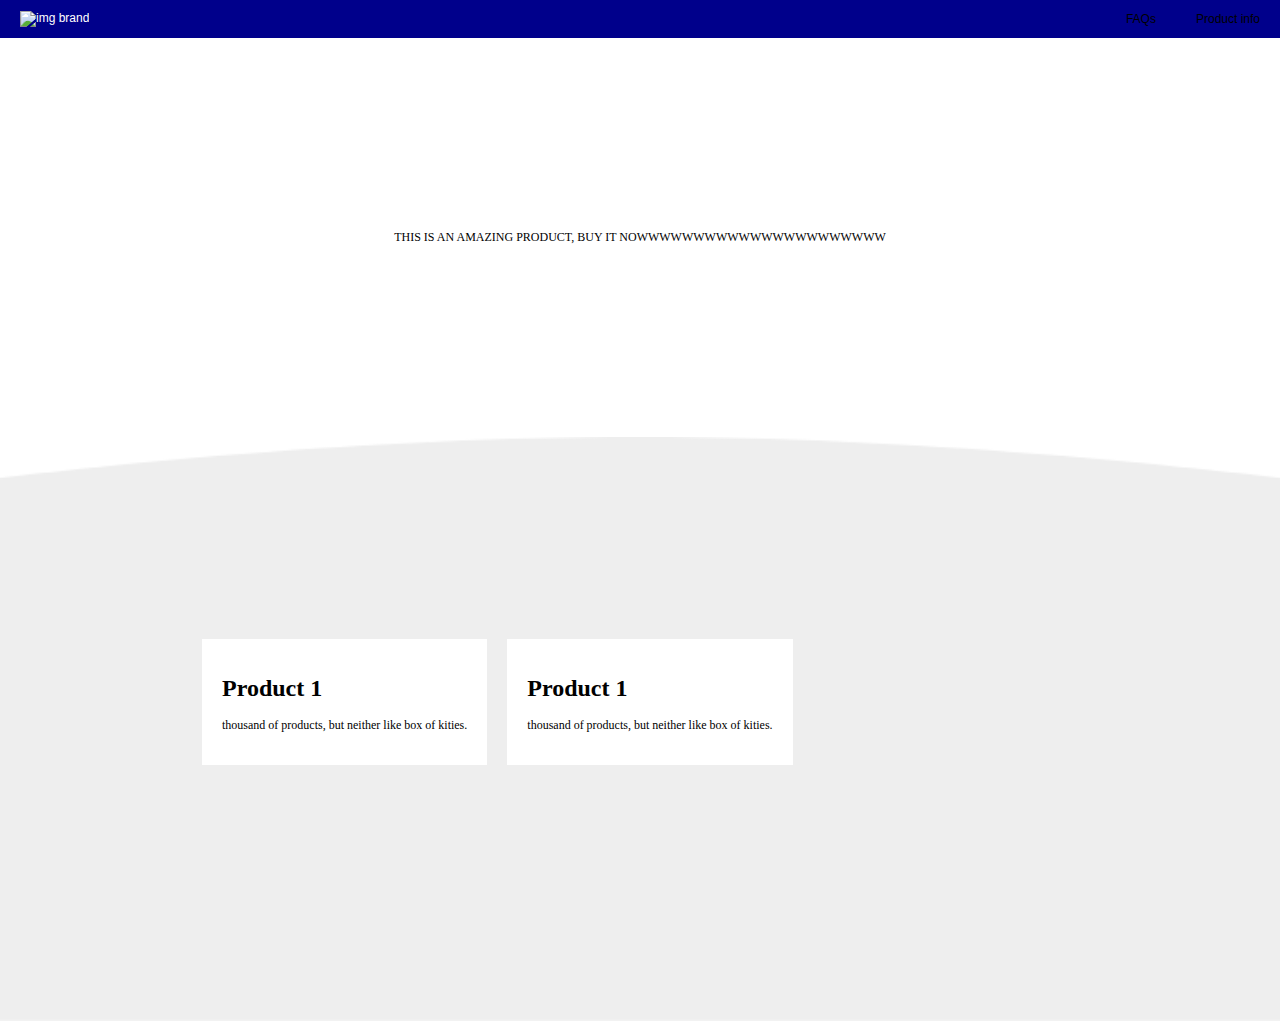
==== index.html @ afbecc78 "Second class Main section" ====
<!DOCTYPE html>
<html lang="en">
<head>
  <meta charset="UTF-8">
  <meta name="viewport" content="width=device-width, initial-scale=1.0">
  <meta http-equiv="X-UA-Compatible" content="ie=edge">
  <link rel="stylesheet" href="css/style.css">
  <title>Brand</title>
</head>
<body>
  <nav>
    <div class="brand_image">
      <img src="images/logo.png" alt="img brand">
    </div>
    <ul>
      <li><a href="#">FAQs</a> </li>
      <li><a href="#">Product info</a> </li>
    </ul>
  </nav>
  <div class="main_section">
    THIS IS AN AMAZING PRODUCT, BUY IT NOWWWWWWWWWWWWWWWWWWWWWW
  </div>
  <div class="products">
    <div class="product">
      <div class="content">
        <h1>Product 1</h1>
           <p>thousand of products, but neither like box 
             of kities.</p>
      </div>
    </div>
    <div class="product">
      <div class="content">
        <h1>Product 1</h1>
           <p>thousand of products, but neither like box 
             of kities.</p>
      </div>
    </div>
  </div>

  <script src="scripts/js.js"></script>

</body>
</html>
---- css/style.css ----
html, body
{
    padding: 0;
    margin: 0;
    font-size: 12px;
}
nav
{
    display: flex;
    color: white;
    background-color: darkblue;
    font-family: Helvetica, sans-serif;
    justify-content: space-between;
    align-items: center;
    padding-left: 20px;
} 

nav ul
{
    display: flex;
    
}
 nav li
 {
     padding: 0 20px;
     list-style: none;
     
 }
 nav li a 
 {
     color: black;
     text-decoration: none;
 }
 nav li a:hover
 {
    color: white;
 }

 /* ---------Main section---------------------- */

 .main_section
 {
     padding: 15%;
     text-align: center;
    }
    
    .products
    {
        background-image: url('../images/curve.png');
        height: 200px;
        background-size: cover;
        background-position: center top;
        padding: 15%;
        display: flex;
    
 }
 .product
 {
     padding: 10px;
 }
 .product .content
 {
     background-color: white;
     padding: 20px;
     
 }
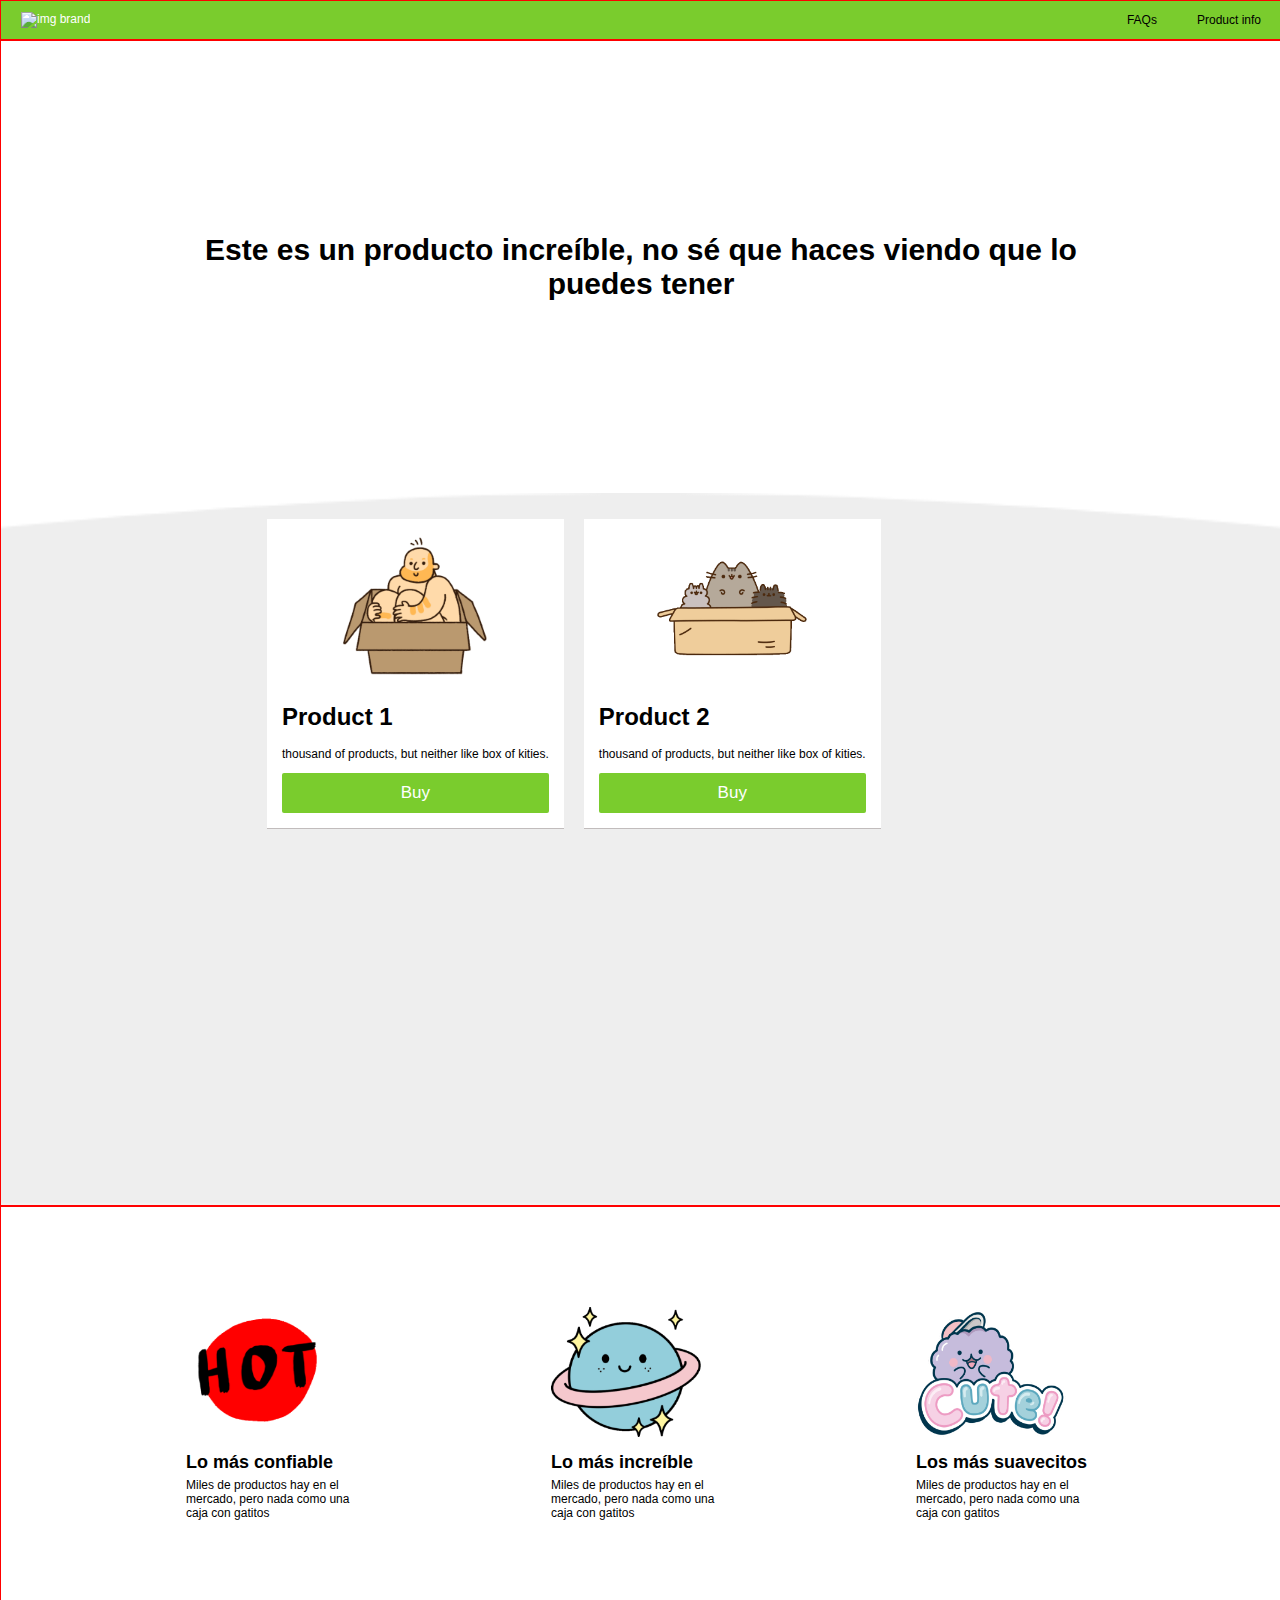
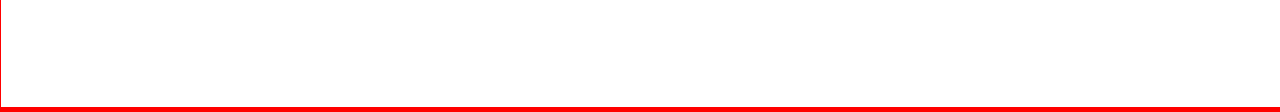
==== commit 164d27de: "Section description of brand is done; by me" ====
--- a/index.html
+++ b/index.html
@@ -8,35 +8,88 @@
   <title>Brand</title>
 </head>
 <body>
-  <nav>
-    <div class="brand_image">
-      <img src="images/logo.png" alt="img brand">
+  <div class="wrapper">
+    <nav>
+      <div class="brand_image">
+        <img src="images/logo.png" alt="img brand">
+      </div>
+      <ul>
+        <li><a href="#">FAQs</a> </li>
+        <li><a href="#">Product info</a> </li>
+      </ul>
+    </nav>
+  </div>
+  <div class="wrapper">
+    <section class="buy_section">
+      <div class="main_section">
+        Este es un producto increíble, 
+        no sé que haces viendo que lo puedes tener
+      </div>
+      <div class="products">
+        <div class="product">
+          <div class="content">
+            <div class="image_product">
+              <img src="images/box1.png" alt="product 1">
+            </div>
+            <h1>Product 1</h1>
+              <p>thousand of products, but neither like box 
+                of kities.</p>
+                <button href="#" class="main_button" >Buy</button>
+          </div>
+        </div>
+        <div class="product">
+          <div class="content">
+              <div class="image_product">
+                  <img src="images/box2.png" alt="product 1">
+              </div>
+            <h1>Product 2</h1>
+              <p>thousand of products, but neither like box 
+                of kities.</p>
+                <button href="#" class="main_button" >Buy</button>
+          </div>
+        </div>
+      </div>
+    </section>
+</div>
+<div class="wrapper">
+  <section class="brand">
+    <div class="fetures 0">
+      <img src="images/hot.png" alt="" class="wrapperimg 0">
+      <h2 class="feture">Lo más confiable</h2>
+      <p class="description_feture">
+        Miles de productos hay en el mercado, 
+        pero nada como una caja con gatitos
+      </p>
     </div>
-    <ul>
-      <li><a href="#">FAQs</a> </li>
-      <li><a href="#">Product info</a> </li>
-    </ul>
-  </nav>
-  <div class="main_section">
-    THIS IS AN AMAZING PRODUCT, BUY IT NOWWWWWWWWWWWWWWWWWWWWWW
-  </div>
-  <div class="products">
-    <div class="product">
-      <div class="content">
-        <h1>Product 1</h1>
-           <p>thousand of products, but neither like box 
-             of kities.</p>
-      </div>
+    <div class="fetures 1" >
+        <img src="images/gloves.png" alt="" class="wrapperimg 1">
+        <h2 class="feture">Lo más increíble</h2>
+        <p class="description_feture">
+          Miles de productos hay en el mercado, 
+          pero nada como una caja con gatitos
+        </p>
     </div>
-    <div class="product">
-      <div class="content">
-        <h1>Product 1</h1>
-           <p>thousand of products, but neither like box 
-             of kities.</p>
-      </div>
+    <div class="fetures 2">
+        <img src="images/cute.png" alt="" class="wrapperimg 2">
+        <h2 class="feture">Los más suavecitos</h2>
+        <p class="description_feture">
+          Miles de productos hay en el mercado, 
+          pero nada como una caja con gatitos
+        </p>
     </div>
-  </div>
 
+  </section>
+</div>
+<div class="wrapper">
+  <section class="mentions">
+
+  </section>
+</div>
+<div class="wrapper"></div>
+  <footer class="footer">
+
+  </footer>
+</div>
   <script src="scripts/js.js"></script>
 
 </body>
--- a/css/style.css
+++ b/css/style.css
@@ -1,14 +1,47 @@
+
+
+
+.wrapper
+{
+    width: 1280px;
+    border: 1px solid red;
+    margin: auto;
+}
+
+
+@import url('https://fonts.googleapis.com/css?family=Open+Sans:400,700&display=swap');
+
+
+
+
+
+
+/* -------------VARIABLES--------- */
+:root
+{
+    --green-color: #7ACC2D;
+    --white-color: white;
+    --black-color: black;
+   /* ------Typography-------  */
+    --normal: 12px;
+    /* -------Space----------- */
+    --space:10px;
+    /* ----------Box shadow-------- */
+    --box: 0 1px #c1bcbc;
+
+}
 html, body
 {
     padding: 0;
     margin: 0;
-    font-size: 12px;
+    font-size: var(--normal);
+    font-family: 'Open Sans', sans-serif;
 }
 nav
 {
     display: flex;
-    color: white;
-    background-color: darkblue;
+    color: var(--white-color);
+    background-color:var(--green-color) ;
     font-family: Helvetica, sans-serif;
     justify-content: space-between;
     align-items: center;
@@ -28,12 +61,12 @@
  }
  nav li a 
  {
-     color: black;
+     color:var(--black-color);
      text-decoration: none;
  }
  nav li a:hover
  {
-    color: white;
+    color: var(--white-color);
  }
 
  /* ---------Main section---------------------- */
@@ -42,6 +75,8 @@
  {
      padding: 15%;
      text-align: center;
+     font-size: 30px;
+     font-weight: bold;
     }
     
     .products
@@ -50,17 +85,83 @@
         height: 200px;
         background-size: cover;
         background-position: center top;
-        padding: 15%;
+        padding: 20%;
         display: flex;
     
  }
  .product
  {
-     padding: 10px;
+     padding: var(--space);
+    margin-top: -240px;
+
  }
  .product .content
  {
-     background-color: white;
-     padding: 20px;
+     background-color: var(--white-color);
+     padding: 15px;
+     box-shadow:  var(--box);
      
- }+ }
+
+ .image_product
+ {
+     text-align: center;
+ }
+
+ .main_button
+ {
+     background-color: var(--green-color);
+     width: 100%;
+     padding: 10px;
+     font-size: 17px;
+     color: var(--white-color);
+     border: 0;
+     cursor: pointer;
+     border-radius: 2px;
+ }
+ .main_button:hover
+ {
+     background-color: #64921d;
+ }
+
+ /* -------------------brand----------------------- */
+ .brand
+ {
+    height: 500px;
+    display: flex;
+    align-items: center;
+    justify-content: space-evenly;
+ }
+ .fetures
+ {
+    /* border: 1px solid red;    */
+    width: 180px;
+    height: 300px;
+    
+ }
+
+ .wrapperimg 
+ {
+    /* border: 1px solid red; */
+    height: 130px;
+    width: 150px;
+    display: flex;
+    /* margin: auto; */
+    
+ }
+ .feture
+ {
+    /* border: 1px solid red; */
+    text-align: left;
+    margin-bottom: 0px;
+ }
+
+ .description_feture
+ {
+     margin-top: 5px;
+    /* border: 1px solid red; */
+    font-size: 12px;
+    /* text-align: left; */
+ }
+
+
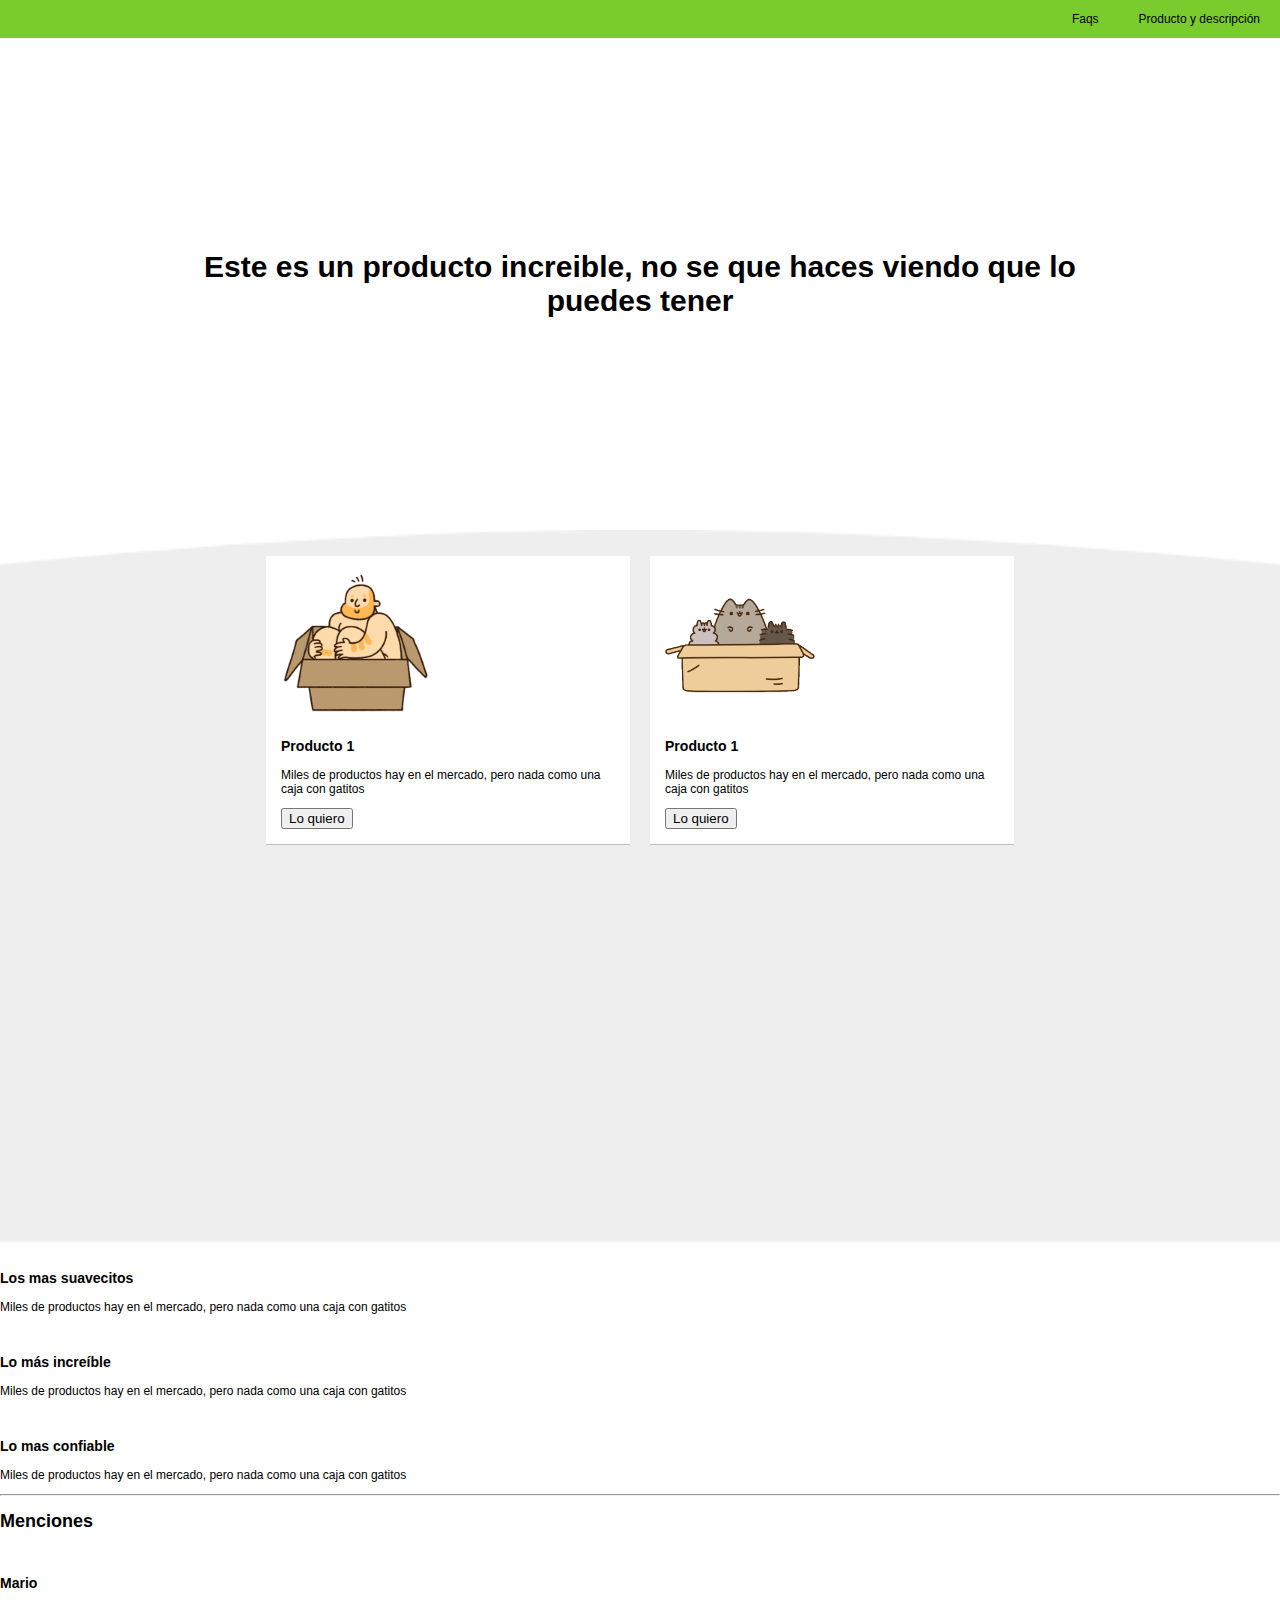
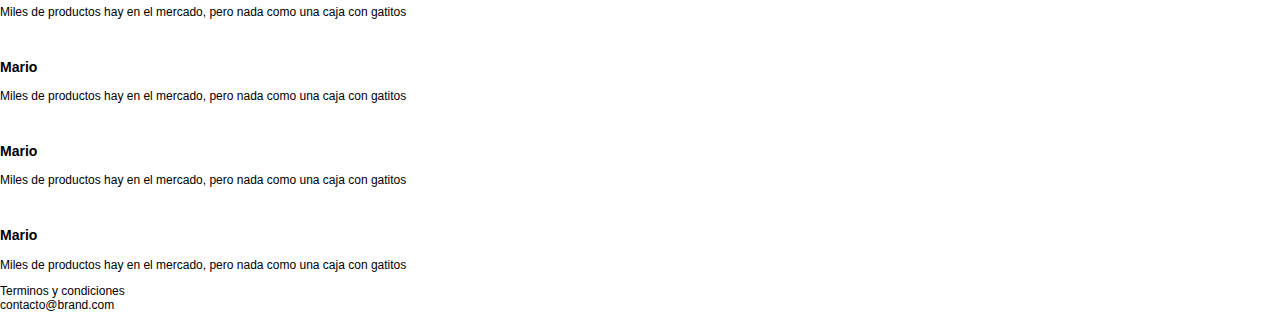
==== commit 4831686b: "Animation and .gitignore" ====
--- a/index.html
+++ b/index.html
@@ -1,96 +1,138 @@
 <!DOCTYPE html>
-<html lang="en">
-<head>
-  <meta charset="UTF-8">
-  <meta name="viewport" content="width=device-width, initial-scale=1.0">
-  <meta http-equiv="X-UA-Compatible" content="ie=edge">
-  <link rel="stylesheet" href="css/style.css">
-  <title>Brand</title>
-</head>
-<body>
-  <div class="wrapper">
-    <nav>
-      <div class="brand_image">
-        <img src="images/logo.png" alt="img brand">
-      </div>
+<html lang="en"><head>
+<meta http-equiv="content-type" content="text/html; charset=UTF-8">
+    <meta charset="utf-8">
+    <meta name="description" content="Este es un sitio de producto genial">
+    <link rel="stylesheet" href="css/normalize.css">
+    <link rel="stylesheet" href="css/style.css">
+    <link rel="stylesheet" href="css/mobile.css">
+    <link rel="stylesheet" href="css/animation.css">
+    <title>BRAND📦</title>
+  </head> <!-- Cierra head -->
+  <body>
+    <nav class="fadeInDown">
+      <img src="images/logo.png" alt="">
       <ul>
-        <li><a href="#">FAQs</a> </li>
-        <li><a href="#">Product info</a> </li>
+        <li>
+          <a href="#">Faqs</a></li>
+        <li>
+          <a href="#">Producto y descripción</a></li>
       </ul>
     </nav>
-  </div>
-  <div class="wrapper">
-    <section class="buy_section">
-      <div class="main_section">
-        Este es un producto increíble, 
-        no sé que haces viendo que lo puedes tener
+    <h1 class="main_section fadeIn">
+      Este es un producto increible, no se que haces viendo que lo puedes tener
+    </h1>
+    <!-- Inicio productos -->
+    <div class="products ">
+      <div class="product fadeInUp">
+        <div class="content">
+          <div class="image-product">
+            <img src="images/box1.png" alt="">
+          </div>
+          <h3>Producto 1</h3>
+          <p>Miles de productos hay en el mercado, pero nada como una caja con gatitos</p>
+          <button class="main_btn">
+            Lo quiero
+          </button>
+        </div>
       </div>
-      <div class="products">
-        <div class="product">
-          <div class="content">
-            <div class="image_product">
-              <img src="images/box1.png" alt="product 1">
-            </div>
-            <h1>Product 1</h1>
-              <p>thousand of products, but neither like box 
-                of kities.</p>
-                <button href="#" class="main_button" >Buy</button>
+      <div class="product fadeInUp">
+        <div class="content">
+          <div class="image-product">
+            <img src="images/box2.png" alt="">
           </div>
+          <h3>Producto 1</h3>
+          <p>Miles de productos hay en el mercado, pero nada como una caja con gatitos</p>
+          <button class="main_btn">
+            Lo quiero
+          </button>
         </div>
-        <div class="product">
-          <div class="content">
-              <div class="image_product">
-                  <img src="images/box2.png" alt="product 1">
-              </div>
-            <h1>Product 2</h1>
-              <p>thousand of products, but neither like box 
-                of kities.</p>
-                <button href="#" class="main_button" >Buy</button>
+      </div>
+    </div>
+    <!-- Fin productos -->
+    <!-- Inicia beneficios -->
+    <div class="beneficios">
+      <div class="beneficio">
+        <div class="content_beneficio">
+          <img src="images/b1.png" alt="">
+          <h3>Los mas suavecitos</h3>
+          <p class="text_beneficio">
+            Miles de productos hay en el mercado, pero nada como una caja con gatitos
+          </p>
+        </div>
+      </div>
+      <div class="beneficio">
+        <div class="content_beneficio">
+          <img src="images/b2.png" alt="">
+          <h3>Lo más increíble</h3>
+          <p class="text_beneficio">
+            Miles de productos hay en el mercado, pero nada como una caja con gatitos
+          </p>
+        </div>
+      </div>
+      <div class="beneficio">
+        <div class="content_beneficio">
+          <img src="images/b3.png" alt="">
+          <h3>Lo mas confiable</h3>
+          <p class="text_beneficio">
+            Miles de productos hay en el mercado, pero nada como una caja con gatitos
+          </p>
+        </div>
+      </div>
+    </div>
+    <!-- Fin beneficios -->
+    <hr>
+    <!-- Inicia menciones -->
+    <h2 class="mention_title">Menciones</h2>
+    <div class="mentions">
+      <div class="mention">
+        <div class="content_mention">
+          <img src="images/p1.png" alt="">
+          <div class="text">
+            <h3>Mario</h3>
+            <p>Miles de productos hay en el mercado, pero nada como una caja con gatitos</p>
           </div>
         </div>
       </div>
-    </section>
-</div>
-<div class="wrapper">
-  <section class="brand">
-    <div class="fetures 0">
-      <img src="images/hot.png" alt="" class="wrapperimg 0">
-      <h2 class="feture">Lo más confiable</h2>
-      <p class="description_feture">
-        Miles de productos hay en el mercado, 
-        pero nada como una caja con gatitos
-      </p>
+      <div class="mention">
+        <div class="content_mention">
+          <img src="images/p2.png" alt="">
+          <div class="text">
+            <h3>Mario</h3>
+            <p>Miles de productos hay en el mercado, pero nada como una caja con gatitos</p>
+          </div>
+        </div>
+      </div>
+      <div class="mention">
+        <div class="content_mention">
+          <img src="images/p3.png" alt="">
+          <div class="text">
+            <h3>Mario</h3>
+            <p>Miles de productos hay en el mercado, pero nada como una caja con gatitos</p>
+          </div>
+        </div>
+      </div>
+      <div class="mention">
+        <div class="content_mention">
+          <img src="images/p4.png" alt="">
+          <div class="text">
+            <h3>Mario</h3>
+            <p>Miles de productos hay en el mercado, pero nada como una caja con gatitos</p>
+          </div>
+        </div>
+      </div>
     </div>
-    <div class="fetures 1" >
-        <img src="images/gloves.png" alt="" class="wrapperimg 1">
-        <h2 class="feture">Lo más increíble</h2>
-        <p class="description_feture">
-          Miles de productos hay en el mercado, 
-          pero nada como una caja con gatitos
-        </p>
-    </div>
-    <div class="fetures 2">
-        <img src="images/cute.png" alt="" class="wrapperimg 2">
-        <h2 class="feture">Los más suavecitos</h2>
-        <p class="description_feture">
-          Miles de productos hay en el mercado, 
-          pero nada como una caja con gatitos
-        </p>
-    </div>
+    <!-- Fin de menciones -->
+    <!-- Inicio de footer -->
+    <footer>
+      <div class="option">Terminos y condiciones</div>
+      <div class="option">contacto@brand.com</div>
+    </footer>
+    <!-- Fin de Footer -->
 
-  </section>
-</div>
-<div class="wrapper">
-  <section class="mentions">
-
-  </section>
-</div>
-<div class="wrapper"></div>
-  <footer class="footer">
-
-  </footer>
-</div>
-  <script src="scripts/js.js"></script>
-
-</body>
-</html>+    <!-- Script -->
+    <script src="scripts/js.js"></script>
+   
+ 
+</body><!-- Cierra body --></html>
+<!-- Cierra html -->--- a/css/animation.css
+++ b/css/animation.css
@@ -0,0 +1,66 @@
+.fadeIn{
+    -webkit-animation-duration: 4s;    
+    animation-duration: 4s;
+    -webkit-animation-fill-mode: both;    
+    animation-fill-mode: both;
+    -webkit-animation-name: fadeIn;
+    animation-name: fadeIn;
+}
+
+@keyframes fadeIn{
+    from{
+        opacity: 0;
+    }
+    to{
+        opacity: 1;
+    }
+}
+
+
+.fadeInDown{
+    -webkit-animation-duration: 1s;    
+    animation-duration: 1s;
+    -webkit-animation-fill-mode: both;    
+    animation-fill-mode: both;
+    -webkit-animation-name: fadeInDown;
+    animation-name: fadeInDown;
+}
+
+@keyframes fadeInDown{
+    from{
+        opacity: 0;
+        -webkit-transform: translate3d(0,-100%,0);
+        transform: translate3d(0,-100%,0);
+        
+    }
+    to{
+        opacity: 1;
+        -webkit-transform: translate3d(0,0,0);
+        transform: translate3d(0,0,0);
+    }
+}
+
+
+.fadeInUp{
+    -webkit-animation-duration: 1s;    
+    animation-duration: 1s;
+    -webkit-animation-fill-mode: both;    
+    animation-fill-mode: both;
+    -webkit-animation-name: fadeInUp;
+    animation-name: fadeInUp;
+}
+
+@keyframes fadeInUp{
+    from{
+        opacity: 0;
+        -webkit-transform: translate3d(0,100%,0);
+        transform: translate3d(0,100%,0);
+        
+    }
+    to{
+        opacity: 1;
+        -webkit-transform: translate3d(0,0,0);
+        transform: translate3d(0,0,0);
+    }
+}
+
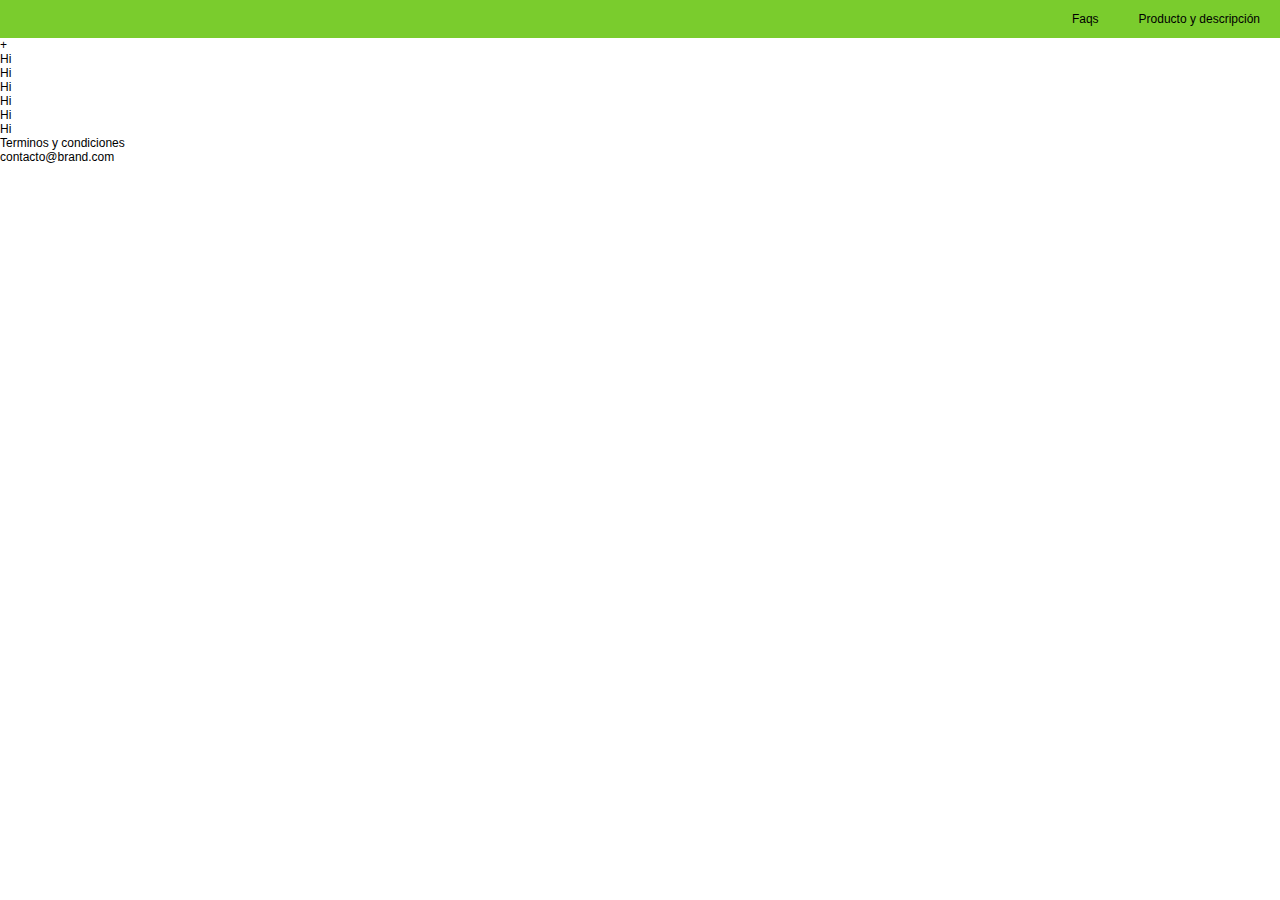
==== commit 978cca62: "Grid sistem part 1" ====
--- a/index.html
+++ b/index.html
@@ -3,6 +3,7 @@
 <meta http-equiv="content-type" content="text/html; charset=UTF-8">
     <meta charset="utf-8">
     <meta name="description" content="Este es un sitio de producto genial">
+    <link rel="stylesheet" href="css/grid.css">    
     <link rel="stylesheet" href="css/normalize.css">
     <link rel="stylesheet" href="css/style.css">
     <link rel="stylesheet" href="css/mobile.css">
@@ -19,111 +20,17 @@
           <a href="#">Producto y descripción</a></li>
       </ul>
     </nav>
-    <h1 class="main_section fadeIn">
-      Este es un producto increible, no se que haces viendo que lo puedes tener
-    </h1>
-    <!-- Inicio productos -->
-    <div class="products ">
-      <div class="product fadeInUp">
-        <div class="content">
-          <div class="image-product">
-            <img src="images/box1.png" alt="">
-          </div>
-          <h3>Producto 1</h3>
-          <p>Miles de productos hay en el mercado, pero nada como una caja con gatitos</p>
-          <button class="main_btn">
-            Lo quiero
-          </button>
-        </div>
-      </div>
-      <div class="product fadeInUp">
-        <div class="content">
-          <div class="image-product">
-            <img src="images/box2.png" alt="">
-          </div>
-          <h3>Producto 1</h3>
-          <p>Miles de productos hay en el mercado, pero nada como una caja con gatitos</p>
-          <button class="main_btn">
-            Lo quiero
-          </button>
-        </div>
+    <div class="container">
+      <div class="row">+
+        <div class="col-2">Hi</div>
+        <div class="col-2">Hi</div>
+        <div class="col-2">Hi</div>
+        <div class="col-2">Hi</div>
+        <div class="col-2">Hi</div>
+        <div class="col-2">Hi</div>
+
       </div>
     </div>
-    <!-- Fin productos -->
-    <!-- Inicia beneficios -->
-    <div class="beneficios">
-      <div class="beneficio">
-        <div class="content_beneficio">
-          <img src="images/b1.png" alt="">
-          <h3>Los mas suavecitos</h3>
-          <p class="text_beneficio">
-            Miles de productos hay en el mercado, pero nada como una caja con gatitos
-          </p>
-        </div>
-      </div>
-      <div class="beneficio">
-        <div class="content_beneficio">
-          <img src="images/b2.png" alt="">
-          <h3>Lo más increíble</h3>
-          <p class="text_beneficio">
-            Miles de productos hay en el mercado, pero nada como una caja con gatitos
-          </p>
-        </div>
-      </div>
-      <div class="beneficio">
-        <div class="content_beneficio">
-          <img src="images/b3.png" alt="">
-          <h3>Lo mas confiable</h3>
-          <p class="text_beneficio">
-            Miles de productos hay en el mercado, pero nada como una caja con gatitos
-          </p>
-        </div>
-      </div>
-    </div>
-    <!-- Fin beneficios -->
-    <hr>
-    <!-- Inicia menciones -->
-    <h2 class="mention_title">Menciones</h2>
-    <div class="mentions">
-      <div class="mention">
-        <div class="content_mention">
-          <img src="images/p1.png" alt="">
-          <div class="text">
-            <h3>Mario</h3>
-            <p>Miles de productos hay en el mercado, pero nada como una caja con gatitos</p>
-          </div>
-        </div>
-      </div>
-      <div class="mention">
-        <div class="content_mention">
-          <img src="images/p2.png" alt="">
-          <div class="text">
-            <h3>Mario</h3>
-            <p>Miles de productos hay en el mercado, pero nada como una caja con gatitos</p>
-          </div>
-        </div>
-      </div>
-      <div class="mention">
-        <div class="content_mention">
-          <img src="images/p3.png" alt="">
-          <div class="text">
-            <h3>Mario</h3>
-            <p>Miles de productos hay en el mercado, pero nada como una caja con gatitos</p>
-          </div>
-        </div>
-      </div>
-      <div class="mention">
-        <div class="content_mention">
-          <img src="images/p4.png" alt="">
-          <div class="text">
-            <h3>Mario</h3>
-            <p>Miles de productos hay en el mercado, pero nada como una caja con gatitos</p>
-          </div>
-        </div>
-      </div>
-    </div>
-    <!-- Fin de menciones -->
-    <!-- Inicio de footer -->
     <footer>
       <div class="option">Terminos y condiciones</div>
       <div class="option">contacto@brand.com</div>
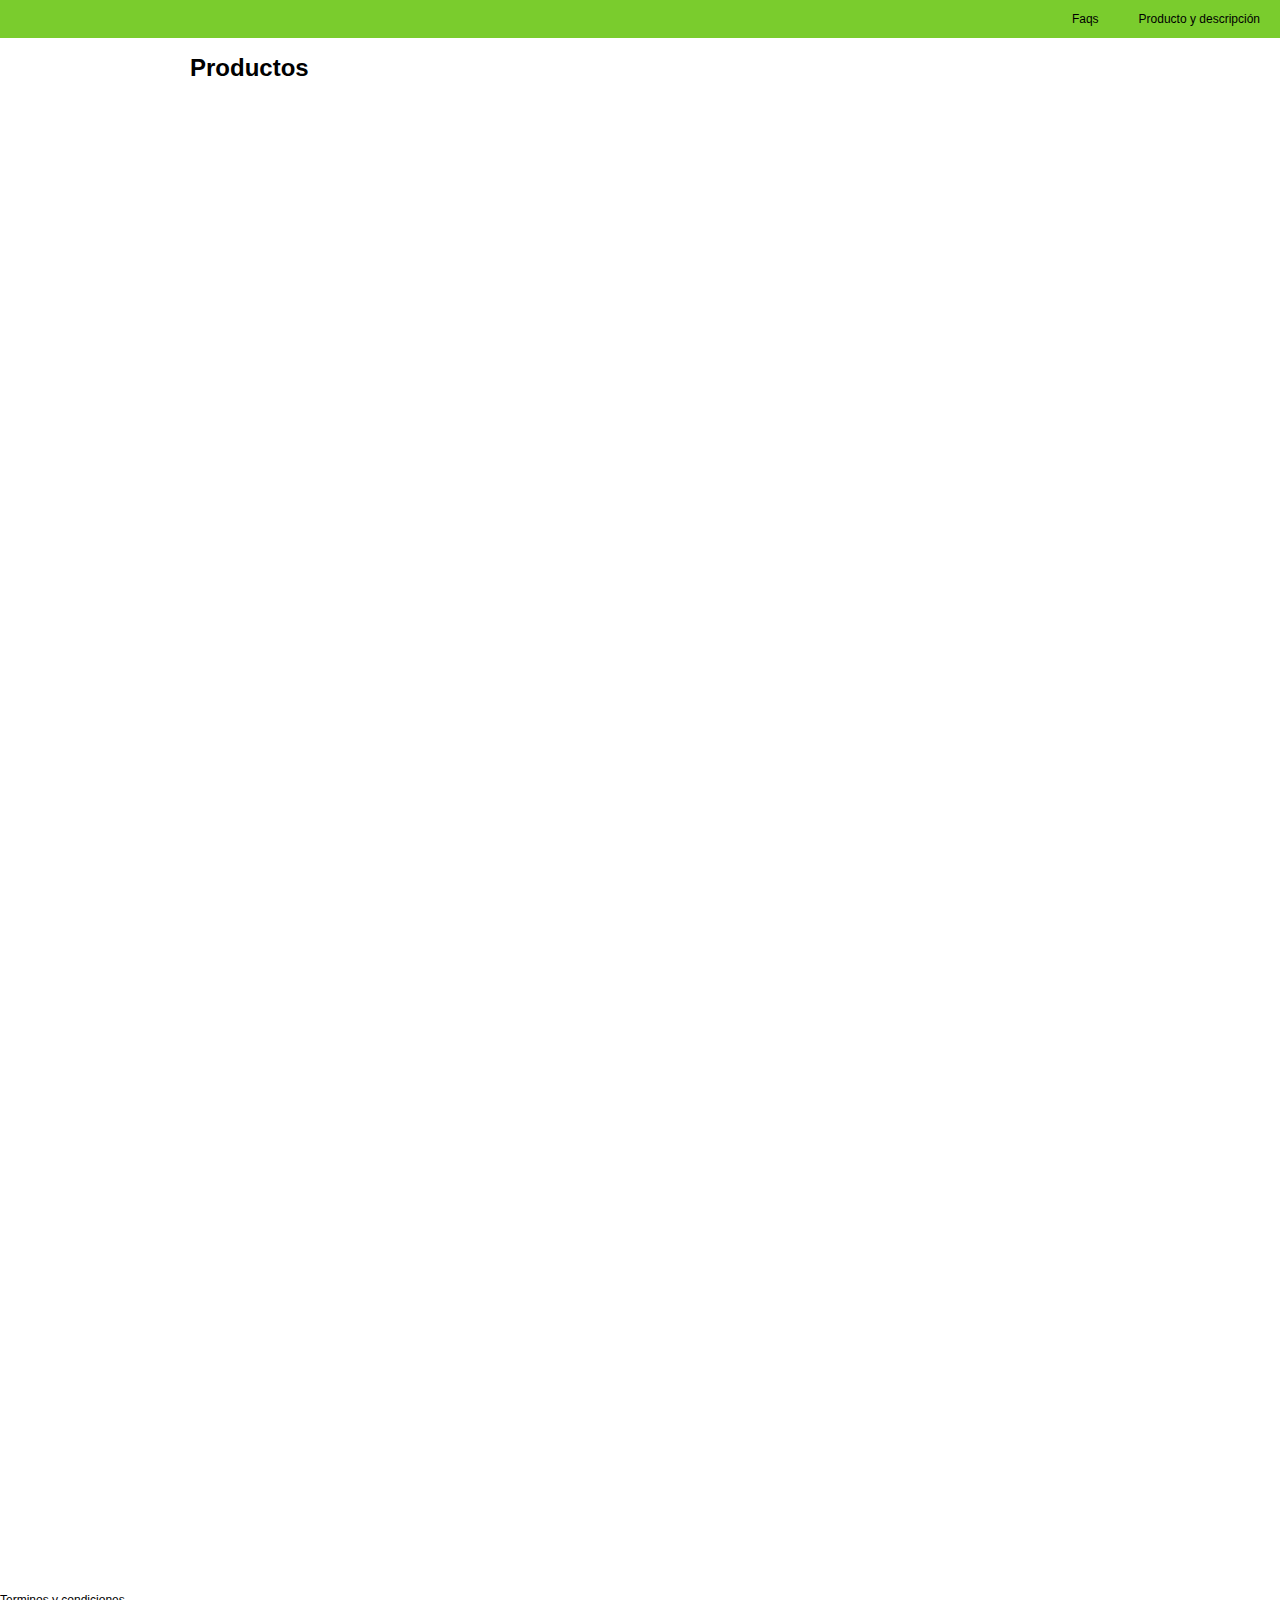
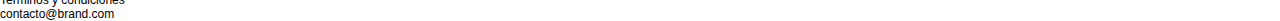
==== commit 45e9964a: "I am starting to solve the fourth homework" ====
--- a/index.html
+++ b/index.html
@@ -21,15 +21,7 @@
       </ul>
     </nav>
     <div class="container">
-      <div class="row">+
-        <div class="col-2">Hi</div>
-        <div class="col-2">Hi</div>
-        <div class="col-2">Hi</div>
-        <div class="col-2">Hi</div>
-        <div class="col-2">Hi</div>
-        <div class="col-2">Hi</div>
-
-      </div>
+      <div class="title_product"><h1>Productos</h1></div>
     </div>
     <footer>
       <div class="option">Terminos y condiciones</div>
--- a/css/grid.css
+++ b/css/grid.css
@@ -0,0 +1,83 @@
+
+
+
+.container{
+    max-width: 900px;
+    margin:auto;
+    top: 0px;
+    left: 0px;
+    width: 1280px;
+    height: 1539px;
+    background: #FFFFFF 0% 0% no-repeat padding-box;
+    opacity: 1;
+  }
+  
+    .row{
+    display: flex;
+  }
+  
+  .col-1{
+    width: 8.3333333333%;
+  }
+  
+  .col-2{
+      display: inherit;
+    width: 16.6666666666%;
+  }
+  .col-3{
+    width: 24.999999999%;
+  }
+  .col-4{
+    width: 33.333333332%;
+  }
+  .col-5{
+    width: 41.666666665%;
+  }
+  .col-6{
+    width: 49.999999998%;
+  }
+  .col-7{
+    width: 58.333333331%;
+  }
+  .col-8{
+    width: 66.666666664%;
+  }
+  .col-9{
+    width: 74.999999997%;
+  }
+  .col-10{
+    width: 83.33333333%;
+  }
+  .col-11{
+    width: 91.666666663%;
+  }
+  .col-12{
+    width: 100%;
+  }
+
+  .col-1,.col-2,.col-3,.col-4,.col-5,.col-6,
+  .col-7,.col-8,.col-9,.col-10,.col-11,.col-12{
+    padding: 10px
+    
+  }
+
+  @media (max-width: 900px){
+    .row{
+      display:inherit;
+    }
+
+
+    .col-1,.col-2,.col-3,.col-4,.col-5,.col-6,
+    .col-7,.col-8,.col-9,.col-10,.col-11,.col-12{
+      width: 100%;
+      
+    }
+    
+  }
+
+
+
+  .title_product{
+    
+
+  }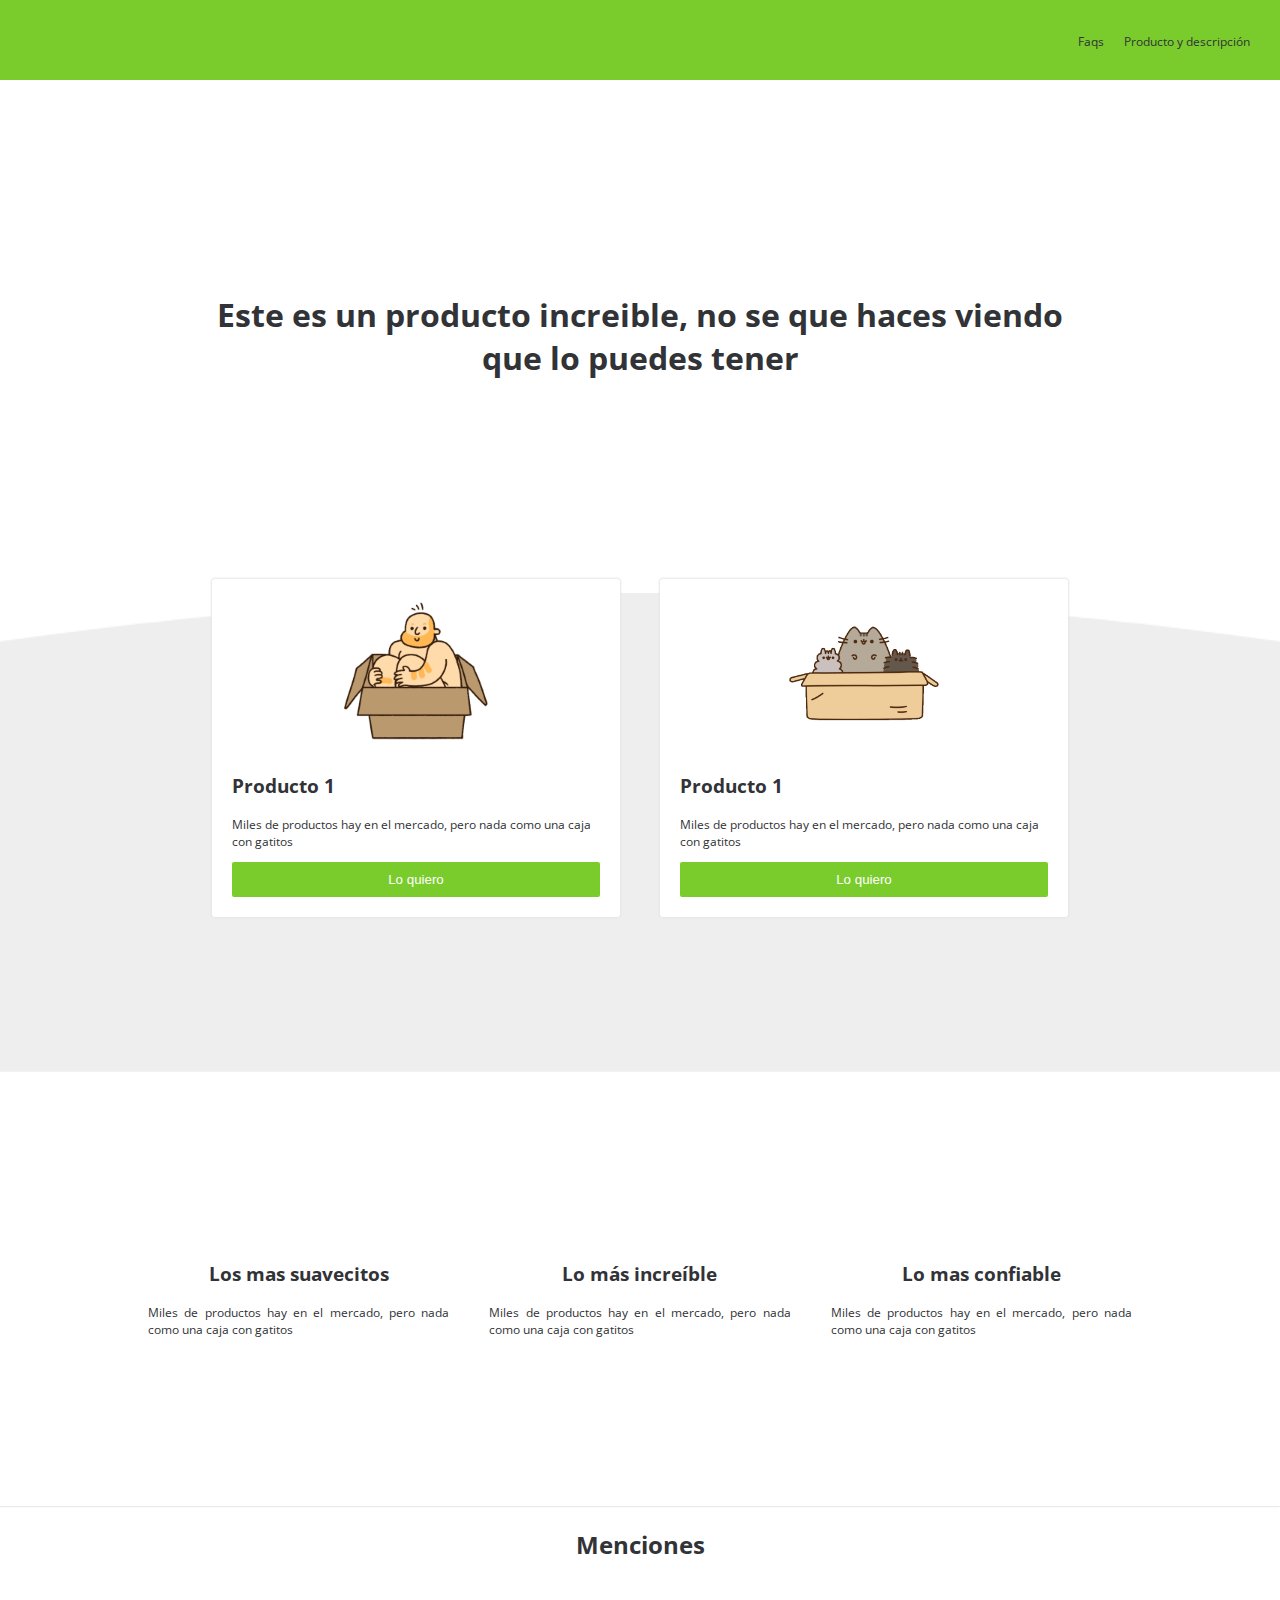
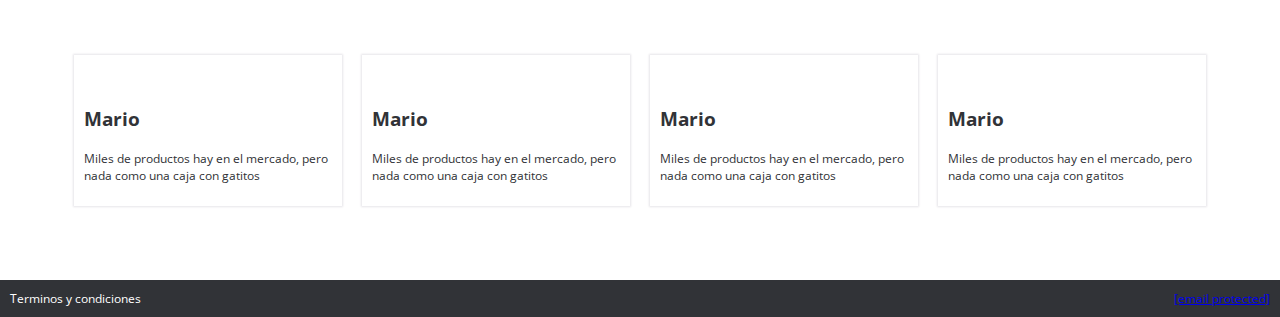
==== commit e1ed89b5: "Seccion de formulario 2/3 terminado solo falta un botón" ====
--- a/index.html
+++ b/index.html
@@ -1,37 +1,140 @@
 <!DOCTYPE html>
-<html lang="en"><head>
-<meta http-equiv="content-type" content="text/html; charset=UTF-8">
+<html lang="en">
+  <head>
     <meta charset="utf-8">
     <meta name="description" content="Este es un sitio de producto genial">
-    <link rel="stylesheet" href="css/grid.css">    
+    <!-- Aqui podemos poner algún framework -->
+    
+    <!-- Aqui podemos poner algún framework -->
     <link rel="stylesheet" href="css/normalize.css">
     <link rel="stylesheet" href="css/style.css">
     <link rel="stylesheet" href="css/mobile.css">
     <link rel="stylesheet" href="css/animation.css">
     <title>BRAND📦</title>
+
   </head> <!-- Cierra head -->
   <body>
     <nav class="fadeInDown">
-      <img src="images/logo.png" alt="">
+      <a href="#"><img src="images/logo.png" alt=""></a>
       <ul>
         <li>
           <a href="#">Faqs</a></li>
         <li>
-          <a href="#">Producto y descripción</a></li>
+          <a href="product.html">Producto y descripción</a></li>
       </ul>
     </nav>
-    <div class="container">
-      <div class="title_product"><h1>Productos</h1></div>
+    <h1 class="main_section fadeIn">
+      Este es un producto increible, no se que haces viendo que lo puedes tener
+    </h1>
+    <!-- Inicio productos -->
+    <div class="products">
+      <div class="product fadeInUp">
+        <div class="content">
+          <div class="image-product">
+            <img src="images/box1.png" alt="">
+          </div>
+          <h3>Producto 1</h3>
+          <p>Miles de productos hay en el mercado, pero nada como una caja con gatitos</p>
+          <button class="main_btn">
+            Lo quiero
+          </button>
+        </div>
+      </div>
+      <div class="product fadeInUp">
+        <div class="content">
+          <div class="image-product">
+            <img src="images/box2.png" alt="">
+          </div>
+          <h3>Producto 1</h3>
+          <p>Miles de productos hay en el mercado, pero nada como una caja con gatitos</p>
+          <button class="main_btn">
+            Lo quiero
+          </button>
+        </div>
+      </div>
     </div>
+    <!-- Fin productos -->
+    <!-- Inicia beneficios -->
+    <div class="beneficios">
+      <div class="beneficio">
+        <div class="content_beneficio">
+          <img src="images/b1.png" alt="">
+          <h3>Los mas suavecitos</h3>
+          <p class="text_beneficio">
+            Miles de productos hay en el mercado, pero nada como una caja con gatitos
+          </p>
+        </div>
+      </div>
+      <div class="beneficio">
+        <div class="content_beneficio">
+          <img src="images/b2.png" alt="">
+          <h3>Lo más increíble</h3>
+          <p class="text_beneficio">
+            Miles de productos hay en el mercado, pero nada como una caja con gatitos
+          </p>
+        </div>
+      </div>
+      <div class="beneficio">
+        <div class="content_beneficio">
+          <img src="images/b3.png" alt="">
+          <h3>Lo mas confiable</h3>
+          <p class="text_beneficio">
+            Miles de productos hay en el mercado, pero nada como una caja con gatitos
+          </p>
+        </div>
+      </div>
+    </div>
+    <!-- Fin beneficios -->
+    <hr>
+    <!-- Inicia menciones -->
+    <h2 class="mention_title">Menciones</h2>
+    <div class="mentions">
+      <div class="mention">
+        <div class="content_mention">
+          <img src="images/p1.png" alt="">
+          <div class="text">
+            <h3>Mario</h3>
+            <p>Miles de productos hay en el mercado, pero nada como una caja con gatitos</p>
+          </div>
+        </div>
+      </div>
+      <div class="mention">
+        <div class="content_mention">
+          <img src="images/p2.png" alt="">
+          <div class="text">
+            <h3>Mario</h3>
+            <p>Miles de productos hay en el mercado, pero nada como una caja con gatitos</p>
+          </div>
+        </div>
+      </div>
+      <div class="mention">
+        <div class="content_mention">
+          <img src="images/p3.png" alt="">
+          <div class="text">
+            <h3>Mario</h3>
+            <p>Miles de productos hay en el mercado, pero nada como una caja con gatitos</p>
+          </div>
+        </div>
+      </div>
+      <div class="mention">
+        <div class="content_mention">
+          <img src="images/p4.png" alt="">
+          <div class="text">
+            <h3>Mario</h3>
+            <p>Miles de productos hay en el mercado, pero nada como una caja con gatitos</p>
+          </div>
+        </div>
+      </div>
+    </div>
+    <!-- Fin de menciones -->
+    <!-- Inicio de footer -->
     <footer>
       <div class="option">Terminos y condiciones</div>
-      <div class="option">contacto@brand.com</div>
+      <div class="option"><a href="/cdn-cgi/l/email-protection" class="__cf_email__" data-cfemail="44272b2a302527302b042636252a206a272b29">[email&#160;protected]</a></div>
     </footer>
     <!-- Fin de Footer -->
 
     <!-- Script -->
-    <script src="scripts/js.js"></script>
-   
- 
-</body><!-- Cierra body --></html>
-<!-- Cierra html -->+    <script data-cfasync="false" src="/cdn-cgi/scripts/5c5dd728/cloudflare-static/email-decode.min.js"></script><script src="scripts/script.js"></script>
+  </body> <!-- Cierra body -->
+</html> <!-- Cierra html -->--- a/css/style.css
+++ b/css/style.css
@@ -1,167 +1,192 @@
+/*
+#  ·················
+#  ··_______________
+#  ·/·___/·___/·___/
+#  /·/__(__··|__··)·
+#  \___/____/____/··
+#  ·················
+*/
+@import url('https://fonts.googleapis.com/css?family=Open+Sans:400,700');
+/*------ Variables */
+:root{
+  /*------ Colores */
+  --green-color: #7ACC2D;
+  --black-color: #313337;
+  --white-color: white;
+  /*------ Tipografía */
+  --normal:12px;
+  /*------ Espaciado */
+  --space:10px;
+  --space-2:20px;
+  /*------ Box shadow*/
+  --box:0px 0 2px 1px #e6e5e9;
+}
 
+/* -------------------------------------------  */
+html, body{
+  margin:0;
+  padding: 0;
+  font-family: 'Open Sans', sans-serif;
+  color: var(--black-color);
+}
 
-
-.wrapper
-{
-    width: 1280px;
-    border: 1px solid red;
-    margin: auto;
+p{
+  font-size: var(--normal);
 }
 
 
-@import url('https://fonts.googleapis.com/css?family=Open+Sans:400,700&display=swap');
+nav{
+  display: flex;
+  justify-content: space-between;
+  align-items: center;
+  padding: var(--space);
+  min-height: 60px;
+  background-color: var(--green-color);
+}
 
+nav a{
+  text-decoration: none;
+  color: var(--black-color);
+  font-size: var(--normal);
+}
 
+nav a:hover{
+  color: var(--white-color);
+}
 
+nav ul {
+  display: flex;
+}
 
+nav ul li{
+  padding-right: 20px;
+  list-style: none;
+}
 
+hr{
+  opacity: .2;
+}
 
-/* -------------VARIABLES--------- */
-:root
-{
-    --green-color: #7ACC2D;
-    --white-color: white;
-    --black-color: black;
-   /* ------Typography-------  */
-    --normal: 12px;
-    /* -------Space----------- */
-    --space:10px;
-    /* ----------Box shadow-------- */
-    --box: 0 1px #c1bcbc;
+label{
+  font-size: var(--normal);
+}
+
+/* ------------------------------------------- MAIN SECTION */
+
+.main_section{
+  text-align: center;
+  padding: 15%;
+}
+
+/* -------------------------------------------  PRODUCTOS */
+
+.products{
+  background-image: url("../images/curve.png");
+  padding: 15%;
+  background-position: center top;
+  background-repeat: no-repeat;
+  display: flex;
+  height: 95px;
+  background-size: cover;
 
 }
-html, body
-{
-    padding: 0;
-    margin: 0;
-    font-size: var(--normal);
-    font-family: 'Open Sans', sans-serif;
+
+.product{
+  padding: 20px;
+  margin-top: -226px;
 }
-nav
-{
-    display: flex;
-    color: var(--white-color);
-    background-color:var(--green-color) ;
-    font-family: Helvetica, sans-serif;
-    justify-content: space-between;
-    align-items: center;
-    padding-left: 20px;
-} 
 
-nav ul
-{
-    display: flex;
-    
+.image-product{
+  text-align: center;
 }
- nav li
- {
-     padding: 0 20px;
-     list-style: none;
-     
- }
- nav li a 
- {
-     color:var(--black-color);
-     text-decoration: none;
- }
- nav li a:hover
- {
-    color: var(--white-color);
- }
 
- /* ---------Main section---------------------- */
+.content{
+  padding: 20px;
+  background: var(--white-color);
+  border-radius: 3px;
+  box-shadow: 0px 0 2px 1px #e6e5e9;
+}
 
- .main_section
- {
-     padding: 15%;
-     text-align: center;
-     font-size: 30px;
-     font-weight: bold;
-    }
-    
-    .products
-    {
-        background-image: url('../images/curve.png');
-        height: 200px;
-        background-size: cover;
-        background-position: center top;
-        padding: 20%;
-        display: flex;
-    
- }
- .product
- {
-     padding: var(--space);
-    margin-top: -240px;
+.main_btn{
+  padding: var(--space);
+  background-color: var(--green-color);
+  width: 100%;
+  border: 0px;
+  border-radius: 2px;
+  cursor: pointer;
+  color: var(--white-color);
+}
+.main_btn:hover{
+  background-color: #63a426;
+}
 
- }
- .product .content
- {
-     background-color: var(--white-color);
-     padding: 15px;
-     box-shadow:  var(--box);
-     
- }
+/* Beneficios */
+.beneficios{
+  padding: 10%;
+  display: flex;
+}
 
- .image_product
- {
-     text-align: center;
- }
+.beneficio{
+  text-align: center;
+  padding: 20px;
+}
 
- .main_button
- {
-     background-color: var(--green-color);
-     width: 100%;
-     padding: 10px;
-     font-size: 17px;
-     color: var(--white-color);
-     border: 0;
-     cursor: pointer;
-     border-radius: 2px;
- }
- .main_button:hover
- {
-     background-color: #64921d;
- }
+.beneficio img{
+  max-height: 100px
+}
 
- /* -------------------brand----------------------- */
- .brand
- {
-    height: 500px;
-    display: flex;
-    align-items: center;
-    justify-content: space-evenly;
- }
- .fetures
- {
-    /* border: 1px solid red;    */
-    width: 180px;
-    height: 300px;
-    
- }
+.text_beneficio{
+  text-align: justify;
+}
 
- .wrapperimg 
- {
-    /* border: 1px solid red; */
-    height: 130px;
-    width: 150px;
-    display: flex;
-    /* margin: auto; */
-    
- }
- .feture
- {
-    /* border: 1px solid red; */
-    text-align: left;
-    margin-bottom: 0px;
- }
+/* Mentions */
+.mentions{
+  display: flex;
+  padding: 5%;
+}
+.mention img{
+  width: 100%;
+}
+h2.mention_title{
+  text-align: center;
+}
+.mention{
+  padding: var(--space);
+}
+.content_mention{
+  box-shadow: 0px 0 2px 1px #e6e5e9;
+}
+.mention .text{
+  padding: var(--space);
+}
+/* ------------------------------------------- Venta */
 
- .description_feture
- {
-     margin-top: 5px;
-    /* border: 1px solid red; */
-    font-size: 12px;
-    /* text-align: left; */
- }
+.modulo_pago{
+  background-color: var(--white-color);
+  box-shadow: var(--box);
+  padding: var(--space);
+}
 
+.modulo_pago_images{
+  max-width: 150px;
+  text-align: center;
+  margin: auto;
+}
 
+.modulo_pago input{
+  margin-top: var(--space);
+  width: 100%;
+  height: 35px;
+  border-radius: 2px;
+  border: 1px solid var(--black-color);
+  
+}
+/* ------------------------------------------- Footer */
+footer{
+  display: flex;
+  justify-content: space-between;
+  font-size: var(--normal);
+  background-color: var(--black-color);
+  padding: var(--space);
+  color: var(--white-color);
+}--- a/css/mobile.css
+++ b/css/mobile.css
@@ -0,0 +1,28 @@
+/*
+#  ····················__····_·__···
+#  ···____·___··____··/·/_··(_)·/__·
+#  ··/·__·`__·\/·__·\/·__·\/·/·/·_·\
+#  ·/·/·/·/·/·/·/_/·/·/_/·/·/·/··__/
+#  /_/·/_/·/_/\____/_.___/_/_/\___/·
+#  ································· */
+
+@media (max-width: 650px) {
+
+    .main_section{
+      padding: 5%;
+    }
+    .products{
+      display: block;
+      height: auto;
+      padding: 5%;
+    }
+    .product{
+      margin-top: auto;
+    }
+    .beneficios{
+      display: initial;
+    }
+    .mentions{
+      display: initial;
+    }
+  }--- a/css/animation.css
+++ b/css/animation.css
@@ -1,66 +1,103 @@
+/*
+#  ···············_·················__··_·················
+#  ··____·_____··(_)___·___··____·_/·/_(_)___··____··_____
+#  ·/·__·`/·__·\/·/·__·`__·\/·__·`/·__/·/·__·\/·__·\/·___/
+#  /·/_/·/·/·/·/·/·/·/·/·/·/·/_/·/·/_/·/·/_/·/·/·/·(__··)·
+#  \__,_/_/·/_/_/_/·/_/·/_/\__,_/\__/_/\____/_/·/_/____/··
+#  ·······················································
+*/
+/* https://daneden.github.io/animate.css/ */
+
 .fadeIn{
-    -webkit-animation-duration: 4s;    
+    -webkit-animation-duration: 4s;
     animation-duration: 4s;
-    -webkit-animation-fill-mode: both;    
+    -webkit-animation-fill-mode: both;
     animation-fill-mode: both;
     -webkit-animation-name: fadeIn;
     animation-name: fadeIn;
-}
-
-@keyframes fadeIn{
+  }
+  
+  @keyframes fadeIn{
     from{
-        opacity: 0;
+      opacity: 0;
     }
     to{
-        opacity: 1;
+      opacity: 1;
     }
-}
-
-
-.fadeInDown{
-    -webkit-animation-duration: 1s;    
+  }
+  
+  .fadeInDown{
+    -webkit-animation-duration: 1s;
     animation-duration: 1s;
-    -webkit-animation-fill-mode: both;    
+    -webkit-animation-fill-mode: both;
     animation-fill-mode: both;
     -webkit-animation-name: fadeInDown;
     animation-name: fadeInDown;
-}
-
-@keyframes fadeInDown{
-    from{
-        opacity: 0;
-        -webkit-transform: translate3d(0,-100%,0);
-        transform: translate3d(0,-100%,0);
-        
+  }
+  
+  @-webkit-keyframes fadeInDown {
+    from {
+      opacity: 0;
+      -webkit-transform: translate3d(0, -100%, 0);
+      transform: translate3d(0, -100%, 0);
     }
-    to{
-        opacity: 1;
-        -webkit-transform: translate3d(0,0,0);
-        transform: translate3d(0,0,0);
+  
+    to {
+      opacity: 1;
+      -webkit-transform: translate3d(0, 0, 0);
+      transform: translate3d(0, 0, 0);
     }
-}
-
-
-.fadeInUp{
-    -webkit-animation-duration: 1s;    
+  }
+  
+  @keyframes fadeInDown {
+    from {
+      opacity: 0;
+      -webkit-transform: translate3d(0, -100%, 0);
+      transform: translate3d(0, -100%, 0);
+    }
+  
+    to {
+      opacity: 1;
+      -webkit-transform: translate3d(0, 0, 0);
+      transform: translate3d(0, 0, 0);
+    }
+  }
+  
+  
+  
+  .fadeInUp {
+    -webkit-animation-duration: 1s;
     animation-duration: 1s;
-    -webkit-animation-fill-mode: both;    
+    -webkit-animation-fill-mode: both;
     animation-fill-mode: both;
     -webkit-animation-name: fadeInUp;
     animation-name: fadeInUp;
-}
-
-@keyframes fadeInUp{
-    from{
-        opacity: 0;
-        -webkit-transform: translate3d(0,100%,0);
-        transform: translate3d(0,100%,0);
-        
+  }
+  
+  @-webkit-keyframes fadeInUp {
+    from {
+      opacity: 0;
+      -webkit-transform: translate3d(0, 100%, 0);
+      transform: translate3d(0, 100%, 0);
     }
-    to{
-        opacity: 1;
-        -webkit-transform: translate3d(0,0,0);
-        transform: translate3d(0,0,0);
+  
+    to {
+      opacity: 1;
+      -webkit-transform: translate3d(0, 0, 0);
+      transform: translate3d(0, 0, 0);
     }
-}
-
+  }
+  
+  @keyframes fadeInUp {
+    from {
+      opacity: 0;
+      -webkit-transform: translate3d(0, 100%, 0);
+      transform: translate3d(0, 100%, 0);
+    }
+  
+    to {
+      opacity: 1;
+      -webkit-transform: translate3d(0, 0, 0);
+      transform: translate3d(0, 0, 0);
+    }
+  }